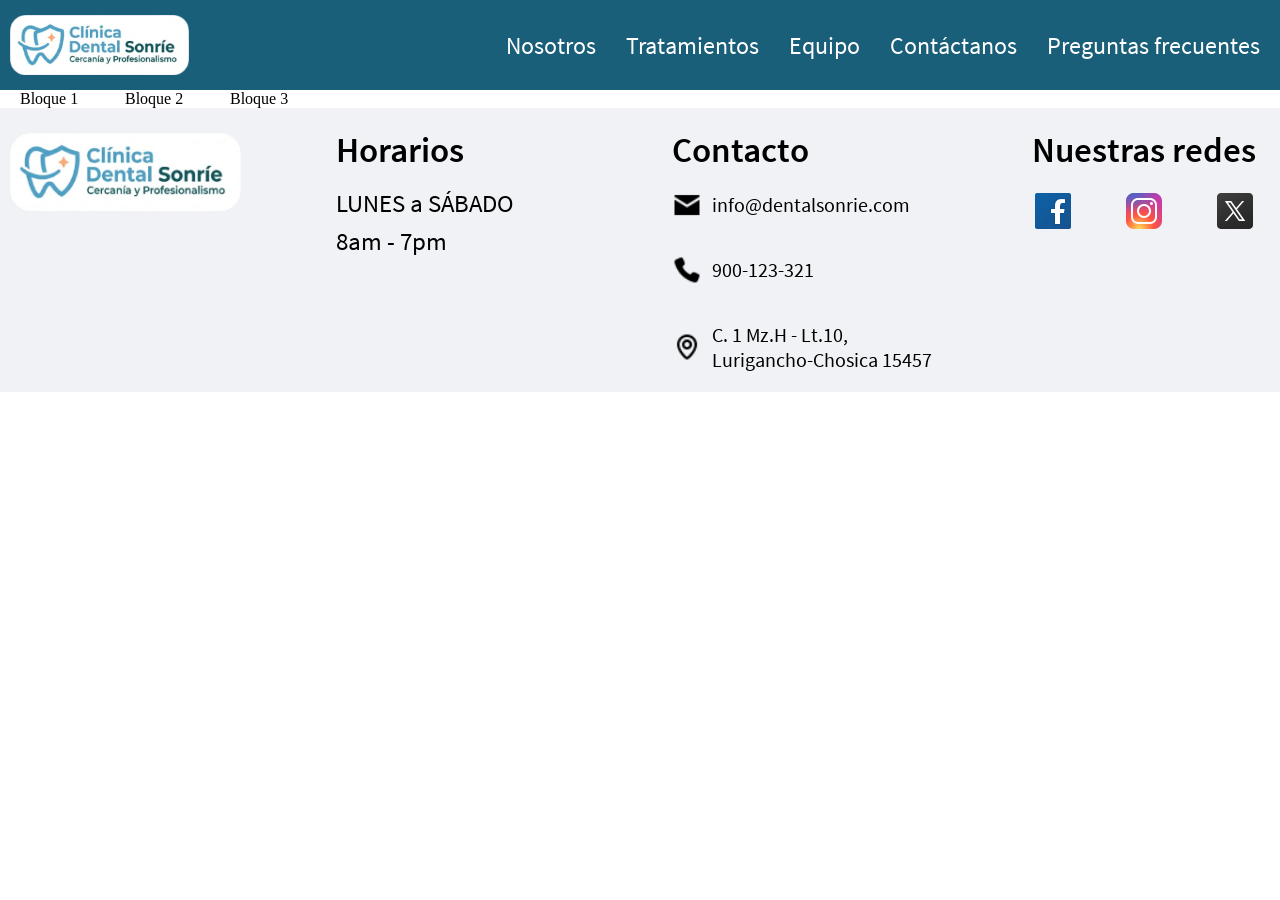
==== pag_contactanos/index.html @ 30ffa0af "Add files via upload" ====
<!DOCTYPE html>
<html lang="en">
<head>
    <meta charset="UTF-8">
    <meta name="viewport" content="width=device-width, initial-scale=1.0">
    <title>Clínica Dental Sonríe</title>
    <link rel="stylesheet" href="../css/global.css">
    <link rel="stylesheet" href="../css/contactanos.css">
</head>
<body>
    <!-- ====================================================================== -->
    <header>
        <div class="logo_header">
            <a href="../index.html"><img src="../img/inicio/logo.png" alt="logo de la clínica dental"/></a>
        </div>
        <nav>
            <ul>
                <li><a href="../pag_nosotros/index.html">Nosotros</a></li>
                <li><a href="../pag_tratamientos/index.html">Tratamientos</a></li>
                <li><a href="../pag_equipo/index.html">Equipo</a></li>
                <li><a href="../pag_contactanos/index.html">Contáctanos</a></li>
                <li><a href="../pag_preguntas_frecuentes/index.html">Preguntas frecuentes</a></li>
            </ul>
        </nav>
    </header>
    <!-- ====================================================================== -->
    <main>
        <div class="contenedor">
            
            <div class="col-4">Bloque 1</div>
            <div class="col-4">Bloque 2</div>
            <div class="col-4">Bloque 3</div>
        </div>
    </main>
    <!-- ====================================================================== -->
    <footer>
        <section class="logo_footer">
            <img src="../img/inicio/logo.png"/>
        </section>
        <section class="horarios_footer">
            <div class="titulo_footer">
                <h3>Horarios</h3>
            </div>
            <div class="item1_footer">
                <p>LUNES a SÁBADO</p>
                <P>8am - 7pm</P>
            </div>
        </section>
        <section class="contacto_footer">
            <div class="titulo_footer">
                <h3>Contacto</h3>
            </div>
            <div >
                <div class="item2_footer">
                    <img src="../img/inicio/icono_correo.png"/>
                    <p>info@dentalsonrie.com</p>
                </div>
                <div class="item2_footer">
                    <img src="../img/inicio/icono_telefono.png"/>
                    <p>900-123-321</p>
                </div>
                <div class="item2_footer">
                    <img src="../img/inicio/icono_ubicacion.png"/>   
                    <p>C. 1 Mz.H - Lt.10, Lurigancho-Chosica 15457</p>
                </div>
            </div>
        </section>
        <section class="redes_footer">
            <div class="titulo_footer">
                <h3>Nuestras redes</h3>
            </div>
            <div class="item3_footer">
                <img src="../img/inicio/icono_facebook.png"/>
                <img src="../img/inicio/icono_instagram.png"/>
                <img src="../img/inicio/icono_x.png"/>
            </div>
        </section>
    </footer>
    <!-- ====================================================================== -->
</body>
</html>
---- css/global.css ----
@font-face{
    font-family: "Oswald";
    src: url("../fonts/Oswald-VariableFont_wght.ttf") format("truetype");
    font-weight: normal;
    font-style: normal;
}
@font-face{
    font-family: "SourceSansPro";
    src: url("../fonts/SourceSansPro/SourceSansPro-Regular.ttf") format("truetype");
    font-weight: normal;
    font-style: normal;
}
@font-face{
    font-family: "SourceSansPro";
    src: url("../fonts/SourceSansPro/SourceSansPro-Semibold.ttf") format("truetype");
    font-weight: 600;
    font-style: normal;
}
@font-face{
    font-family: "SourceSansPro";
    src: url("../fonts/SourceSansPro/SourceSansPro-Bold.ttf") format("truetype");
    font-weight: bold;
    font-style: normal;
}
body{
    margin: 0;
    padding: 0;
}
header{
    height: 10vh;
    display: flex;
    justify-content: space-between;
    align-items: center;
    background-color: #1a5f7a;
    padding: 0;
}
.logo_header{
    max-height: 90%;
    max-width: 250px;
    height: auto;
    width: auto;
    margin-left: 10px;
    padding: 0;
}
.logo_header a{
    height:auto;
    max-width: 80%;
    max-width: 250px;
    display: block;
    margin: 0;
    padding: 0;
}
.logo_header img{
    max-height: 60px;
    max-width: 100%;
    height: auto;
    width: auto;
    display: block;
    margin: 0;
    padding: 0;
}
nav{
    margin-right: 20px;
}
nav ul{
    list-style: none;
    align-items: center;
    display: flex;
    gap: 30px;
    padding-left: 0;
}
nav a{
    font-family: "SourceSansPro", sans-serif;
    text-decoration: none;
    font-size: 1.5rem;
    color: white;
}
.contenedor{
    max-width: 100%;
    margin: 0 auto;
    display: grid;
    grid-template-columns:repeat(12,1fr);
    gap: 20px;
    padding: 0 20px;
}
.boton_celeste{
    display: inline-block;
    background-color: #45c8d7;
    border-radius: 20px;
    padding: 20px 30px;
    margin-left: 4%;
    margin-top: 2vh;
}
.boton_celeste a{
    font-family: "SourceSansPro", sans-serif;
    font-size: 20px;
    text-decoration: none;
    color: white;
}
footer{
    background-color: #f0f2f5;
    display: flex;
    justify-content: space-between;
    gap: 5%;
}
footer p{
    font-family: "SourceSansPro";
    font-size: 25px;
    font-weight: 400;
}
.logo_footer{
    width: 30%;
    margin-top: 25px;
}
.logo_footer img{
    max-height: 30%;
    max-width: 250px;
    height: auto;
    width: auto;
    margin-left: 10px;
    margin-top: 0;
    padding: 0;
}
.titulo_footer h3{
    font-family: "SourceSansPro";
    font-size: 35px;
    font-weight: 600;
    margin-top: 0;
    margin-bottom: 0;
}
.horarios_footer{
    width: 30%;
    margin-top: 20px;
}
.horarios_footer p{
    line-height: 0.5;
}
.contacto_footer{
    width: 30%;
    margin-top: 20px;
}
.item2_footer{
    display: flex;
    gap: 10px;
    align-items: center;
}
.item2_footer img{
    height: 30px;
    width: auto;
}
.item2_footer p{
    font-size: 20px;
}
.redes_footer{
    width: 30%;
    margin-top: 20px;
}
.redes_footer .titulo_footer{
    text-align: center;
}
.item3_footer{
    display: flex;
    justify-content: space-around;
}
.item3_footer img{
    margin-top: 15px;
}
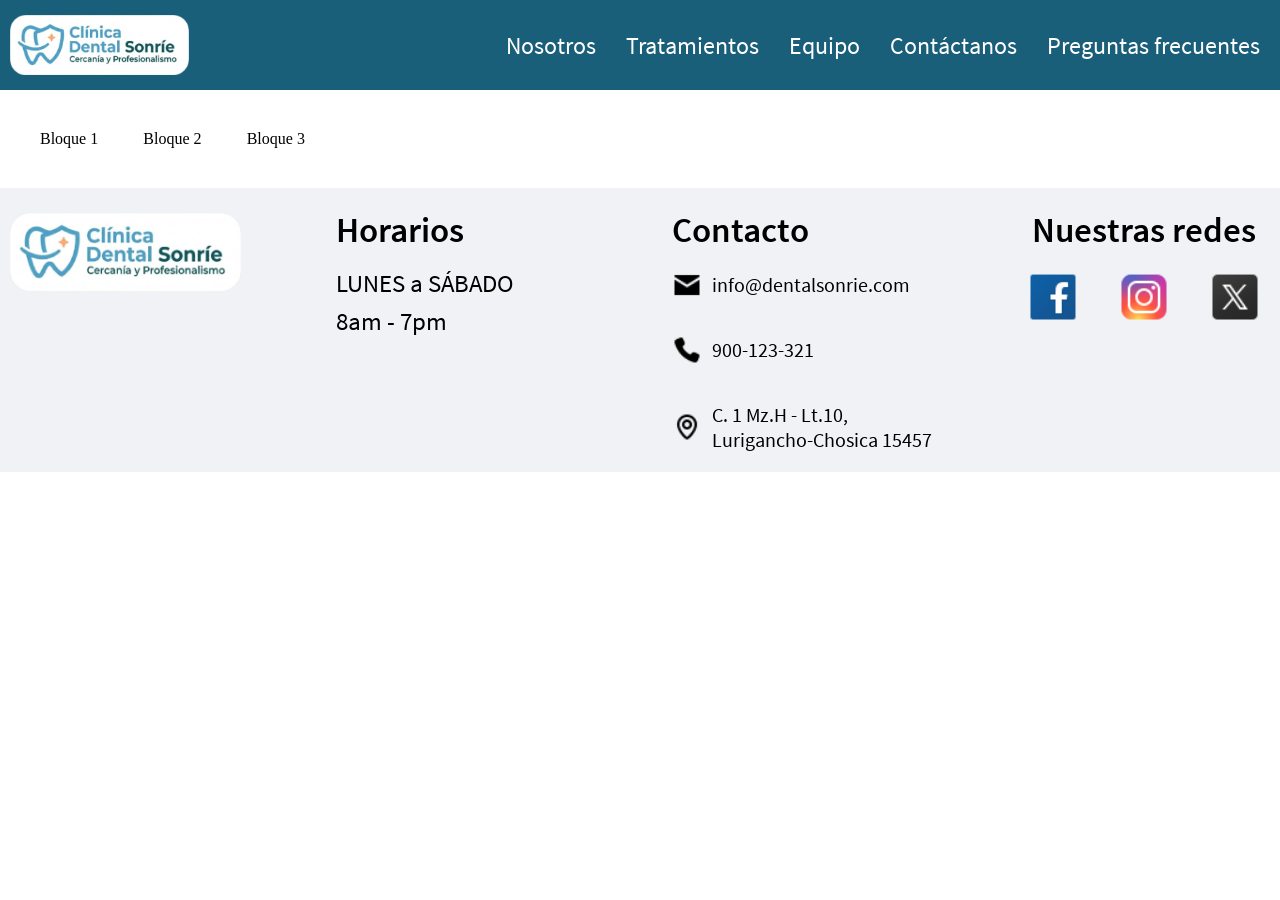
==== commit 1b606316: "Página de inicio completa" ====
--- a/pag_contactanos/index.html
+++ b/pag_contactanos/index.html
@@ -1,81 +1,81 @@
-<!DOCTYPE html>
-<html lang="en">
-<head>
-    <meta charset="UTF-8">
-    <meta name="viewport" content="width=device-width, initial-scale=1.0">
-    <title>Clínica Dental Sonríe</title>
-    <link rel="stylesheet" href="../css/global.css">
-    <link rel="stylesheet" href="../css/contactanos.css">
-</head>
-<body>
-    <!-- ====================================================================== -->
-    <header>
-        <div class="logo_header">
-            <a href="../index.html"><img src="../img/inicio/logo.png" alt="logo de la clínica dental"/></a>
-        </div>
-        <nav>
-            <ul>
-                <li><a href="../pag_nosotros/index.html">Nosotros</a></li>
-                <li><a href="../pag_tratamientos/index.html">Tratamientos</a></li>
-                <li><a href="../pag_equipo/index.html">Equipo</a></li>
-                <li><a href="../pag_contactanos/index.html">Contáctanos</a></li>
-                <li><a href="../pag_preguntas_frecuentes/index.html">Preguntas frecuentes</a></li>
-            </ul>
-        </nav>
-    </header>
-    <!-- ====================================================================== -->
-    <main>
-        <div class="contenedor">
-            
-            <div class="col-4">Bloque 1</div>
-            <div class="col-4">Bloque 2</div>
-            <div class="col-4">Bloque 3</div>
-        </div>
-    </main>
-    <!-- ====================================================================== -->
-    <footer>
-        <section class="logo_footer">
-            <img src="../img/inicio/logo.png"/>
-        </section>
-        <section class="horarios_footer">
-            <div class="titulo_footer">
-                <h3>Horarios</h3>
-            </div>
-            <div class="item1_footer">
-                <p>LUNES a SÁBADO</p>
-                <P>8am - 7pm</P>
-            </div>
-        </section>
-        <section class="contacto_footer">
-            <div class="titulo_footer">
-                <h3>Contacto</h3>
-            </div>
-            <div >
-                <div class="item2_footer">
-                    <img src="../img/inicio/icono_correo.png"/>
-                    <p>info@dentalsonrie.com</p>
-                </div>
-                <div class="item2_footer">
-                    <img src="../img/inicio/icono_telefono.png"/>
-                    <p>900-123-321</p>
-                </div>
-                <div class="item2_footer">
-                    <img src="../img/inicio/icono_ubicacion.png"/>   
-                    <p>C. 1 Mz.H - Lt.10, Lurigancho-Chosica 15457</p>
-                </div>
-            </div>
-        </section>
-        <section class="redes_footer">
-            <div class="titulo_footer">
-                <h3>Nuestras redes</h3>
-            </div>
-            <div class="item3_footer">
-                <img src="../img/inicio/icono_facebook.png"/>
-                <img src="../img/inicio/icono_instagram.png"/>
-                <img src="../img/inicio/icono_x.png"/>
-            </div>
-        </section>
-    </footer>
-    <!-- ====================================================================== -->
-</body>
+<!DOCTYPE html>
+<html lang="en">
+<head>
+    <meta charset="UTF-8">
+    <meta name="viewport" content="width=device-width, initial-scale=1.0">
+    <title>Clínica Dental Sonríe</title>
+    <link rel="stylesheet" href="../css/global.css">
+    <link rel="stylesheet" href="../css/contactanos.css">
+</head>
+<body>
+    <!-- ====================================================================== -->
+    <header>
+        <div class="logo_header">
+            <a href="../index.html"><img src="../img/inicio/logo.png" alt="logo de la clínica dental"/></a>
+        </div>
+        <nav>
+            <ul>
+                <li><a href="../pag_nosotros/index.html">Nosotros</a></li>
+                <li><a href="../pag_tratamientos/index.html">Tratamientos</a></li>
+                <li><a href="../pag_equipo/index.html">Equipo</a></li>
+                <li><a href="../pag_contactanos/index.html">Contáctanos</a></li>
+                <li><a href="../pag_preguntas_frecuentes/index.html">Preguntas frecuentes</a></li>
+            </ul>
+        </nav>
+    </header>
+    <!-- ====================================================================== -->
+    <main>
+        <div class="contenedor">
+            
+            <div class="col-4">Bloque 1</div>
+            <div class="col-4">Bloque 2</div>
+            <div class="col-4">Bloque 3</div>
+        </div>
+    </main>
+    <!-- ====================================================================== -->
+    <footer>
+        <section class="logo_footer">
+            <img src="../img/inicio/logo.png"/>
+        </section>
+        <section class="horarios_footer">
+            <div class="titulo_footer">
+                <h3>Horarios</h3>
+            </div>
+            <div class="item1_footer">
+                <p>LUNES a SÁBADO</p>
+                <P>8am - 7pm</P>
+            </div>
+        </section>
+        <section class="contacto_footer">
+            <div class="titulo_footer">
+                <h3>Contacto</h3>
+            </div>
+            <div >
+                <div class="item2_footer">
+                    <img src="../img/inicio/icono_correo.png"/>
+                    <p>info@dentalsonrie.com</p>
+                </div>
+                <div class="item2_footer">
+                    <img src="../img/inicio/icono_telefono.png"/>
+                    <p>900-123-321</p>
+                </div>
+                <div class="item2_footer">
+                    <img src="../img/inicio/icono_ubicacion.png"/>   
+                    <p>C. 1 Mz.H - Lt.10, Lurigancho-Chosica 15457</p>
+                </div>
+            </div>
+        </section>
+        <section class="redes_footer">
+            <div class="titulo_footer">
+                <h3>Nuestras redes</h3>
+            </div>
+            <div class="item3_footer">
+                <img src="../img/inicio/icono_facebook.png"/>
+                <img src="../img/inicio/icono_instagram.png"/>
+                <img src="../img/inicio/icono_x.png"/>
+            </div>
+        </section>
+    </footer>
+    <!-- ====================================================================== -->
+</body>
 </html>
--- a/css/global.css
+++ b/css/global.css
@@ -1,168 +1,170 @@
-@font-face{
-    font-family: "Oswald";
-    src: url("../fonts/Oswald-VariableFont_wght.ttf") format("truetype");
-    font-weight: normal;
-    font-style: normal;
-}
-@font-face{
-    font-family: "SourceSansPro";
-    src: url("../fonts/SourceSansPro/SourceSansPro-Regular.ttf") format("truetype");
-    font-weight: normal;
-    font-style: normal;
-}
-@font-face{
-    font-family: "SourceSansPro";
-    src: url("../fonts/SourceSansPro/SourceSansPro-Semibold.ttf") format("truetype");
-    font-weight: 600;
-    font-style: normal;
-}
-@font-face{
-    font-family: "SourceSansPro";
-    src: url("../fonts/SourceSansPro/SourceSansPro-Bold.ttf") format("truetype");
-    font-weight: bold;
-    font-style: normal;
-}
-body{
-    margin: 0;
-    padding: 0;
-}
-header{
-    height: 10vh;
-    display: flex;
-    justify-content: space-between;
-    align-items: center;
-    background-color: #1a5f7a;
-    padding: 0;
-}
-.logo_header{
-    max-height: 90%;
-    max-width: 250px;
-    height: auto;
-    width: auto;
-    margin-left: 10px;
-    padding: 0;
-}
-.logo_header a{
-    height:auto;
-    max-width: 80%;
-    max-width: 250px;
-    display: block;
-    margin: 0;
-    padding: 0;
-}
-.logo_header img{
-    max-height: 60px;
-    max-width: 100%;
-    height: auto;
-    width: auto;
-    display: block;
-    margin: 0;
-    padding: 0;
-}
-nav{
-    margin-right: 20px;
-}
-nav ul{
-    list-style: none;
-    align-items: center;
-    display: flex;
-    gap: 30px;
-    padding-left: 0;
-}
-nav a{
-    font-family: "SourceSansPro", sans-serif;
-    text-decoration: none;
-    font-size: 1.5rem;
-    color: white;
-}
-.contenedor{
-    max-width: 100%;
-    margin: 0 auto;
-    display: grid;
-    grid-template-columns:repeat(12,1fr);
-    gap: 20px;
-    padding: 0 20px;
-}
-.boton_celeste{
-    display: inline-block;
-    background-color: #45c8d7;
-    border-radius: 20px;
-    padding: 20px 30px;
-    margin-left: 4%;
-    margin-top: 2vh;
-}
-.boton_celeste a{
-    font-family: "SourceSansPro", sans-serif;
-    font-size: 20px;
-    text-decoration: none;
-    color: white;
-}
-footer{
-    background-color: #f0f2f5;
-    display: flex;
-    justify-content: space-between;
-    gap: 5%;
-}
-footer p{
-    font-family: "SourceSansPro";
-    font-size: 25px;
-    font-weight: 400;
-}
-.logo_footer{
-    width: 30%;
-    margin-top: 25px;
-}
-.logo_footer img{
-    max-height: 30%;
-    max-width: 250px;
-    height: auto;
-    width: auto;
-    margin-left: 10px;
-    margin-top: 0;
-    padding: 0;
-}
-.titulo_footer h3{
-    font-family: "SourceSansPro";
-    font-size: 35px;
-    font-weight: 600;
-    margin-top: 0;
-    margin-bottom: 0;
-}
-.horarios_footer{
-    width: 30%;
-    margin-top: 20px;
-}
-.horarios_footer p{
-    line-height: 0.5;
-}
-.contacto_footer{
-    width: 30%;
-    margin-top: 20px;
-}
-.item2_footer{
-    display: flex;
-    gap: 10px;
-    align-items: center;
-}
-.item2_footer img{
-    height: 30px;
-    width: auto;
-}
-.item2_footer p{
-    font-size: 20px;
-}
-.redes_footer{
-    width: 30%;
-    margin-top: 20px;
-}
-.redes_footer .titulo_footer{
-    text-align: center;
-}
-.item3_footer{
-    display: flex;
-    justify-content: space-around;
-}
-.item3_footer img{
-    margin-top: 15px;
-}
-
+@font-face{
+    font-family: "Oswald";
+    src: url("../fonts/Oswald-VariableFont_wght.ttf") format("truetype");
+    font-weight: normal;
+    font-style: normal;
+}
+@font-face{
+    font-family: "SourceSansPro";
+    src: url("../fonts/SourceSansPro/SourceSansPro-Regular.ttf") format("truetype");
+    font-weight: normal;
+    font-style: normal;
+}
+@font-face{
+    font-family: "SourceSansPro";
+    src: url("../fonts/SourceSansPro/SourceSansPro-Semibold.ttf") format("truetype");
+    font-weight: 600;
+    font-style: normal;
+}
+@font-face{
+    font-family: "SourceSansPro";
+    src: url("../fonts/SourceSansPro/SourceSansPro-Bold.ttf") format("truetype");
+    font-weight: bold;
+    font-style: normal;
+}
+body{
+    margin: 0;
+    padding: 0;
+    width: 100%;
+}
+header{
+    height: 10vh;
+    display: flex;
+    justify-content: space-between;
+    align-items: center;
+    background-color: #1a5f7a;
+    padding: 0;
+}
+.logo_header{
+    max-height: 90%;
+    max-width: 250px;
+    height: auto;
+    width: auto;
+    margin-left: 10px;
+    padding: 0;
+}
+.logo_header a{
+    height:auto;
+    max-width: 80%;
+    max-width: 250px;
+    display: block;
+    margin: 0;
+    padding: 0;
+}
+.logo_header img{
+    max-height: 60px;
+    max-width: 100%;
+    height: auto;
+    width: auto;
+    display: block;
+    margin: 0;
+    padding: 0;
+}
+nav{
+    margin-right: 20px;
+}
+nav ul{
+    list-style: none;
+    align-items: center;
+    display: flex;
+    gap: 30px;
+    padding-left: 0;
+}
+nav a{
+    font-family: "SourceSansPro", sans-serif;
+    text-decoration: none;
+    font-size: 1.5rem;
+    color: white;
+}
+.contenedor{
+    max-width: 1200px;
+    width: 100%;
+    margin: 0 auto;
+    display: grid;
+    grid-template-columns:repeat(12,1fr);
+    gap: 40px;
+    margin-top: 40px;
+    margin-bottom: 40px;
+}
+.boton_celeste{
+    display: inline-block;
+    background-color: #45c8d7;
+    border-radius: 20px;
+    padding: 20px 30px;
+}
+.boton_celeste a{
+    font-family: "SourceSansPro", sans-serif;
+    font-size: 20px;
+    text-decoration: none;
+    color: white;
+}
+footer{
+    background-color: #f0f2f5;
+    display: flex;
+    justify-content: space-between;
+    gap: 5%;
+}
+footer p{
+    font-family: "SourceSansPro";
+    font-size: 25px;
+    font-weight: 400;
+}
+.logo_footer{
+    width: 30%;
+    margin-top: 25px;
+}
+.logo_footer img{
+    max-height: 30%;
+    max-width: 250px;
+    height: auto;
+    width: auto;
+    margin-left: 10px;
+    margin-top: 0;
+    padding: 0;
+}
+.titulo_footer h3{
+    font-family: "SourceSansPro";
+    font-size: 35px;
+    font-weight: 600;
+    margin-top: 0;
+    margin-bottom: 0;
+}
+.horarios_footer{
+    width: 30%;
+    margin-top: 20px;
+}
+.horarios_footer p{
+    line-height: 0.5;
+}
+.contacto_footer{
+    width: 30%;
+    margin-top: 20px;
+}
+.item2_footer{
+    display: flex;
+    gap: 10px;
+    align-items: center;
+}
+.item2_footer img{
+    height: 30px;
+    width: auto;
+}
+.item2_footer p{
+    font-size: 20px;
+}
+.redes_footer{
+    width: 30%;
+    margin-top: 20px;
+}
+.redes_footer .titulo_footer{
+    text-align: center;
+}
+.item3_footer{
+    display: flex;
+    justify-content: space-around;
+}
+.item3_footer img{
+    margin-top: 15px;
+    width: 60px;
+}
+
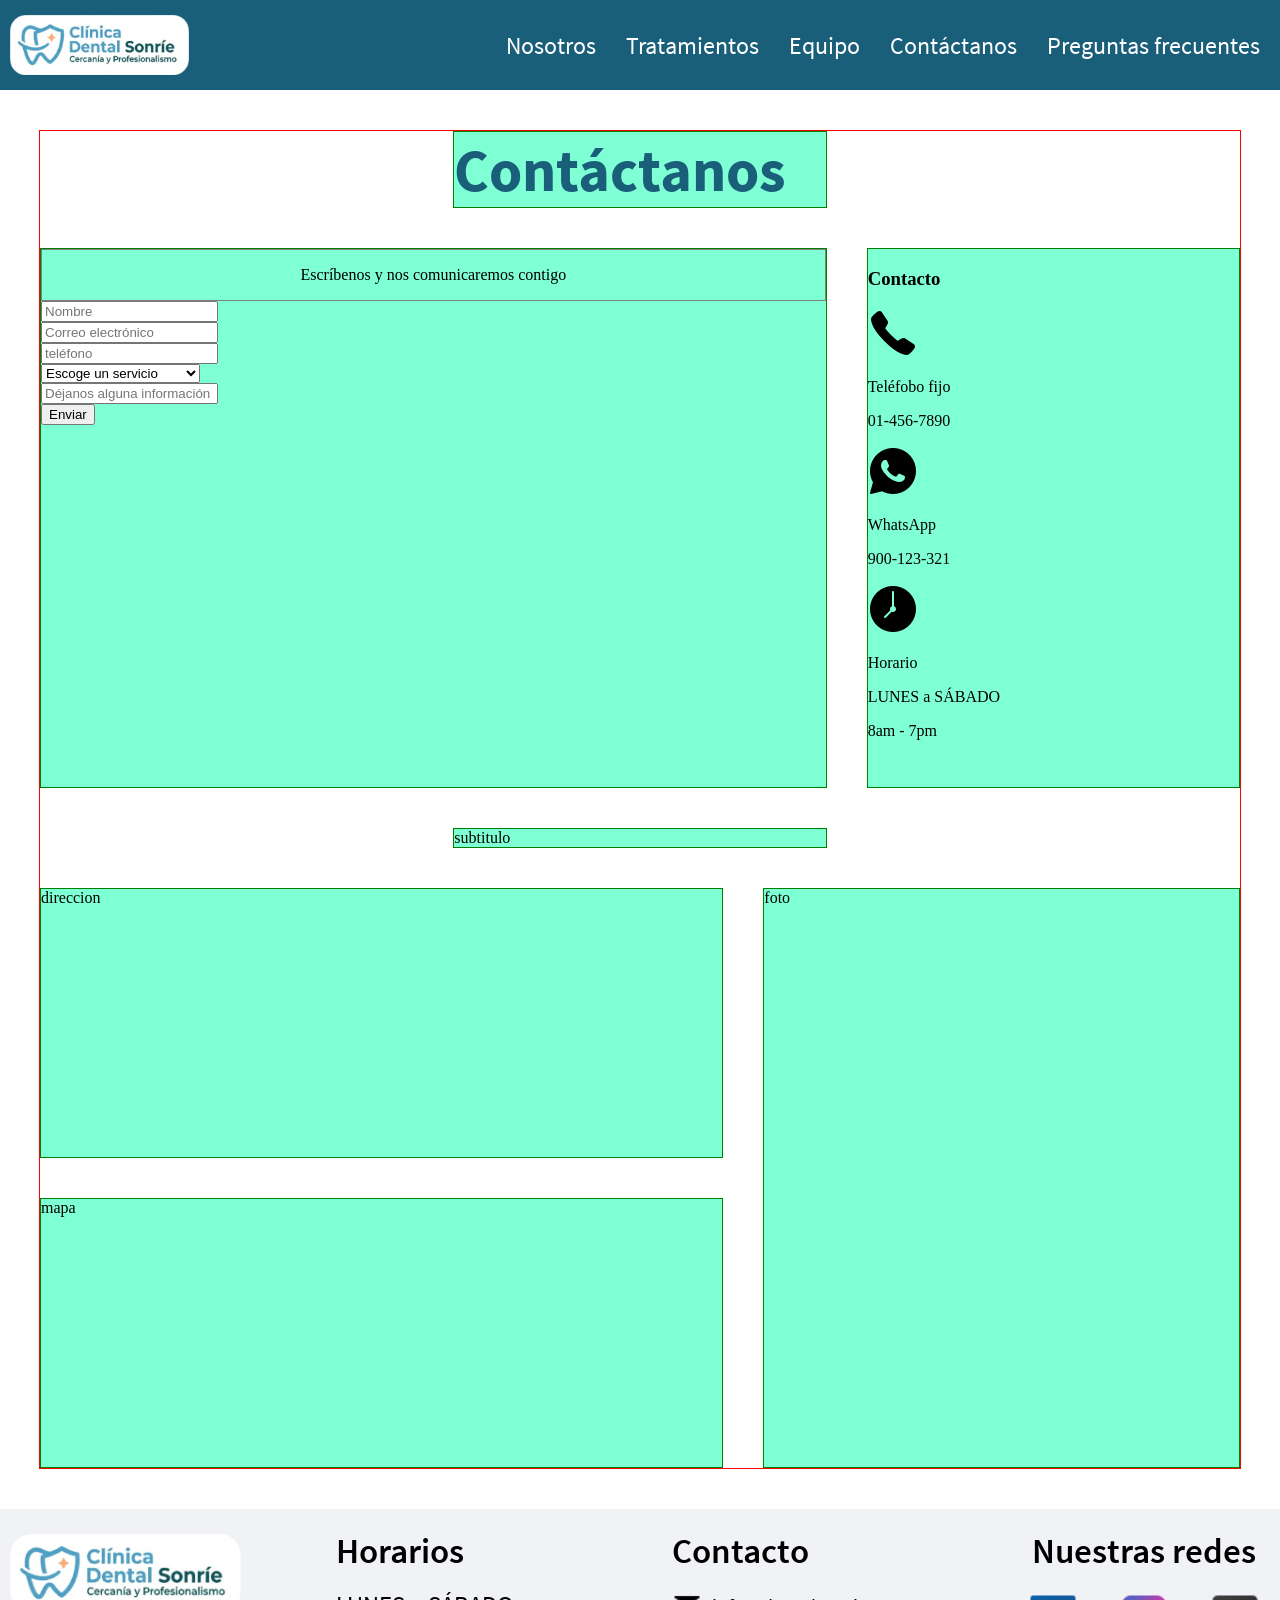
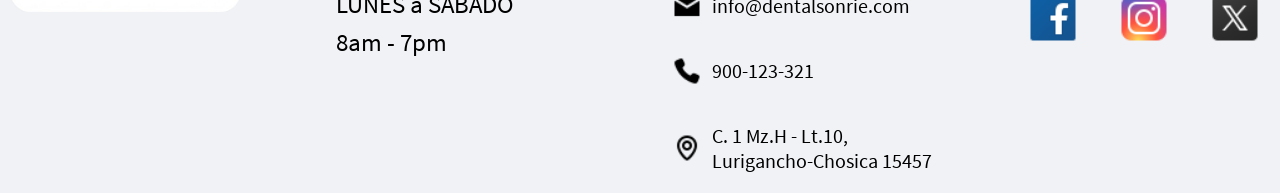
==== commit efbd2f63: "Avance pag. contactanos" ====
--- a/pag_contactanos/index.html
+++ b/pag_contactanos/index.html
@@ -26,10 +26,64 @@
     <!-- ====================================================================== -->
     <main>
         <div class="contenedor">
-            
-            <div class="col-4">Bloque 1</div>
-            <div class="col-4">Bloque 2</div>
-            <div class="col-4">Bloque 3</div>
+            <section class="bloque1">
+                <h1>Contáctanos</h1>
+            </section>
+            <section class="bloque2">
+                <div class="letras_bloque2">
+                    <p>Escríbenos y nos comunicaremos contigo</p>
+                </div>
+                <div class="nombre_bloque2">
+                    <input type="text" id="nombre" placeholder="Nombre">
+                </div>
+                <div class="correo_bloque2">
+                    <input type="email" id="correo" placeholder="Correo electrónico">
+                </div>
+                <div class="telefono_bloque2">
+                     <input type="text" id="telefono" placeholder="teléfono">
+                </div>
+                <div class="tratamiento_bloque2">
+                    <select name="servicios" id="servicios">
+                        <option value="" disabled selected>Escoge un servicio</option>
+                        <option value="Blanqueamiento">Blanqueamiento dental</option>
+                        <option value="Limpieza">Limpieza dental</option>
+                        <option value="Curaciones">Curaciones estéticas</option>
+                        <option value="Endodoncia">Endodoncia</option>
+                        <option value="Protesis">Coronas y prótesis</option>
+                        <option value="Extracciones">Extracciones</option>
+                        <option value="Consulta">Otra consulta</option>
+                    </select>
+                </div>
+                <div class="adicional_bloque2">
+                    <input type="text" id="mensaje" placeholder="Déjanos alguna información adicional">
+                </div>
+                <div class="boton_enviar">
+                    <button>Enviar</button>
+                </div>
+            </section>
+            <section class="bloque3">
+                <h3>Contacto</h3>
+                <div class="contacto1">
+                    <img src="../img/contactanos/icono1.png"/>
+                    <p>Teléfobo fijo</p>
+                    <p>01-456-7890</p>
+                </div>
+                <div class="contacto2">
+                    <img src="../img/contactanos/icono2.png"/>
+                    <p>WhatsApp</p>
+                    <p>900-123-321</p>
+                </div>
+                <div class="contacto3">
+                    <img src="../img/contactanos/icono3.png"/>
+                    <p>Horario</p>
+                    <p>LUNES a SÁBADO</p>
+                    <P>8am - 7pm</P>
+                </div>
+            </section>
+            <section class="bloque4">subtitulo</section>
+            <section class="bloque5">direccion</section>
+            <section class="bloque6">mapa</section>
+            <section class="bloque7">foto</section>
         </div>
     </main>
     <!-- ====================================================================== -->
--- a/css/contactanos.css
+++ b/css/contactanos.css
@@ -0,0 +1,41 @@
+.contenedor{
+    grid-template-rows: auto 60vh auto 30vh 30vh;
+    height: auto;
+    border: 1px solid red;
+}
+.contenedor section{
+    background-color: aquamarine;
+    border: 1px solid green;
+}
+.bloque1{
+    grid-area: 1/5/2/9;
+}
+.bloque1 h1{
+    font-family: "SourceSansPro";
+    font-size: 60px;
+    font-weight: 700;
+    color: #1a5f7a;
+    margin: 0;
+}
+.bloque2{
+    grid-area: 2/1/3/9;
+}
+.letras_bloque2{
+    text-align: center;
+    border: 1px solid gray;
+}
+.bloque3{
+    grid-area: 2/9/3/13;
+}
+.bloque4{
+    grid-area: 3/5/4/9
+}
+.bloque5{
+    grid-area: 4/1/5/8;
+}
+.bloque6{
+    grid-area: 5/1/6/8;
+}
+.bloque7{
+    grid-area: 4/8/6/13;
+}
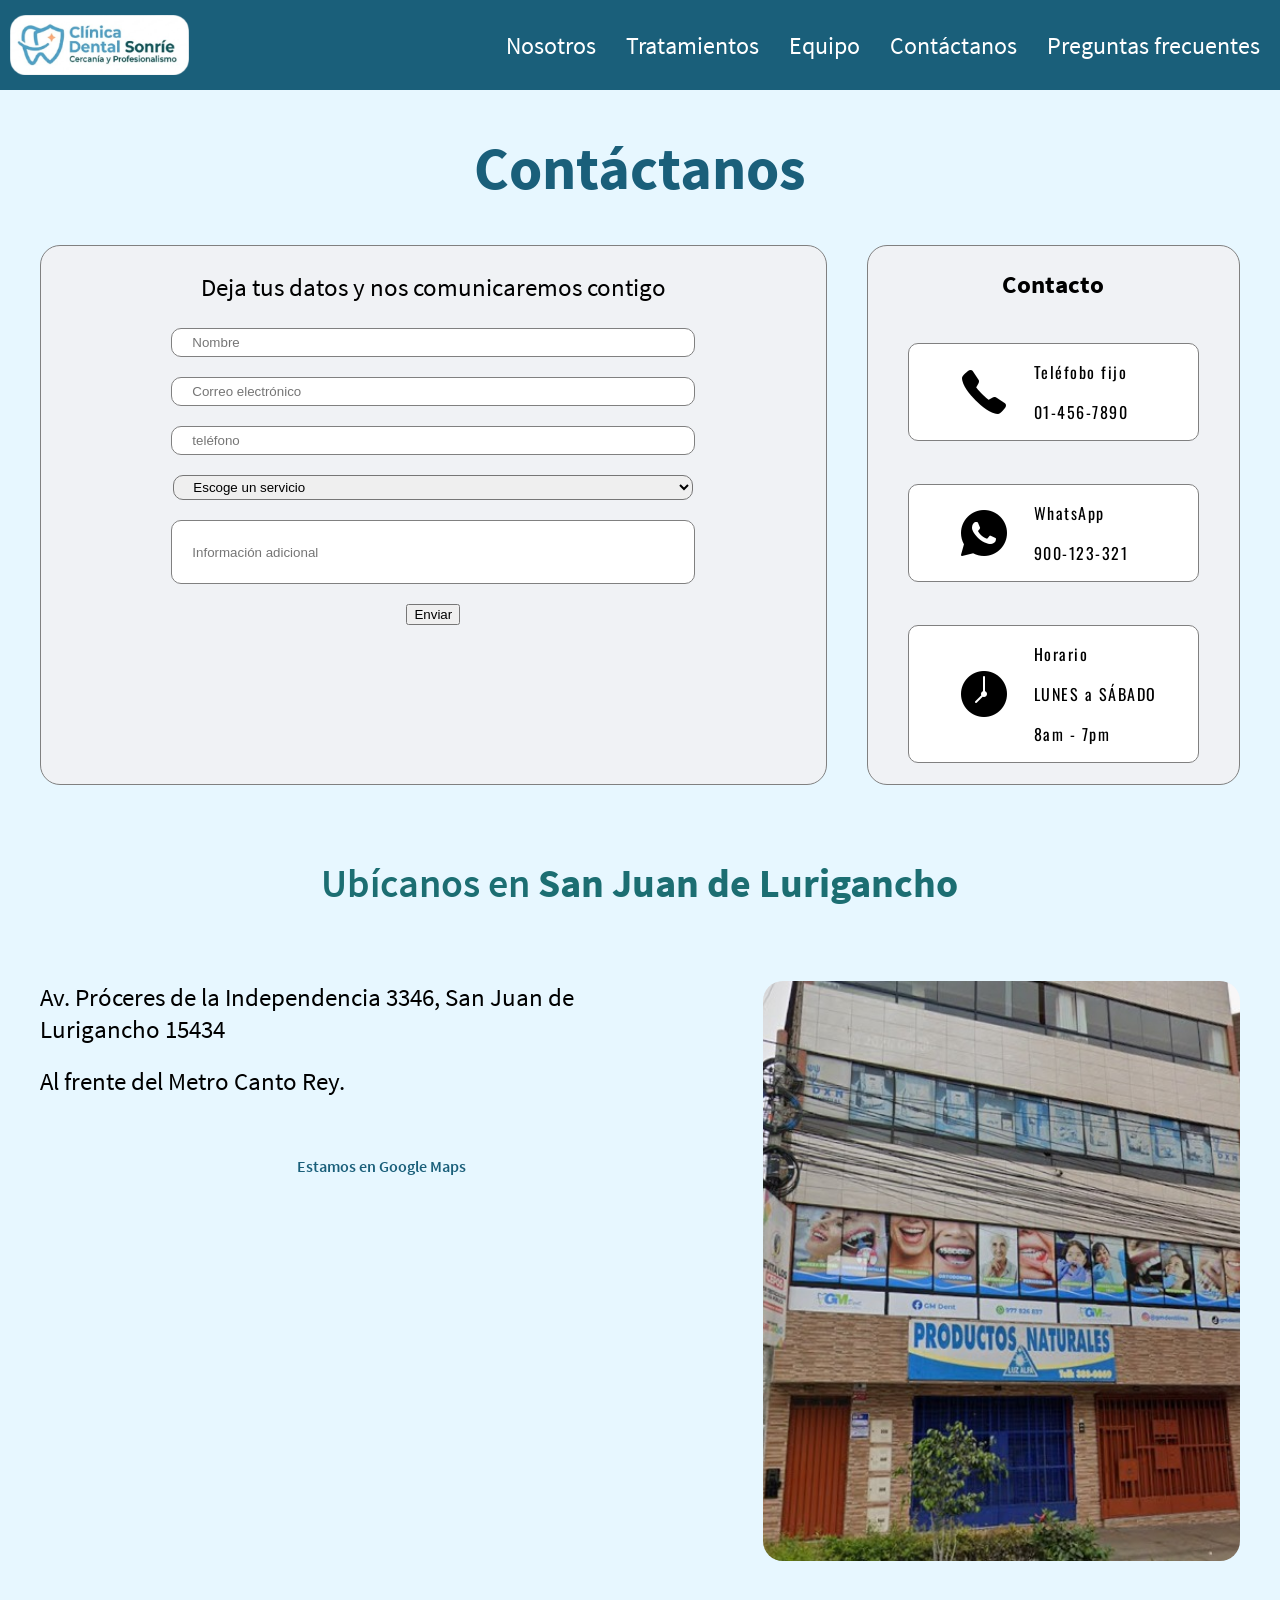
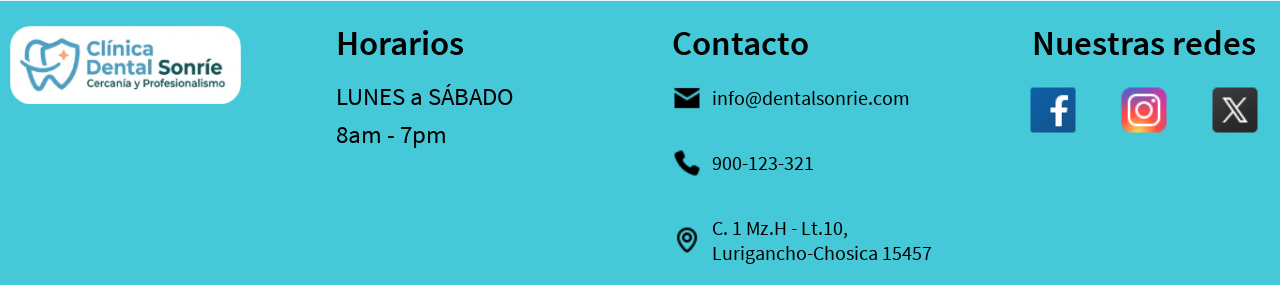
==== commit 6b413d33: "Pag. contáctanos y preguntas terminado" ====
--- a/pag_contactanos/index.html
+++ b/pag_contactanos/index.html
@@ -30,32 +30,34 @@
                 <h1>Contáctanos</h1>
             </section>
             <section class="bloque2">
-                <div class="letras_bloque2">
-                    <p>Escríbenos y nos comunicaremos contigo</p>
+                 <div class="letras_bloque2">
+                    <p>Deja tus datos y nos comunicaremos contigo</p>
                 </div>
-                <div class="nombre_bloque2">
-                    <input type="text" id="nombre" placeholder="Nombre">
-                </div>
-                <div class="correo_bloque2">
-                    <input type="email" id="correo" placeholder="Correo electrónico">
-                </div>
-                <div class="telefono_bloque2">
-                     <input type="text" id="telefono" placeholder="teléfono">
-                </div>
-                <div class="tratamiento_bloque2">
-                    <select name="servicios" id="servicios">
-                        <option value="" disabled selected>Escoge un servicio</option>
-                        <option value="Blanqueamiento">Blanqueamiento dental</option>
-                        <option value="Limpieza">Limpieza dental</option>
-                        <option value="Curaciones">Curaciones estéticas</option>
-                        <option value="Endodoncia">Endodoncia</option>
-                        <option value="Protesis">Coronas y prótesis</option>
-                        <option value="Extracciones">Extracciones</option>
-                        <option value="Consulta">Otra consulta</option>
-                    </select>
-                </div>
-                <div class="adicional_bloque2">
-                    <input type="text" id="mensaje" placeholder="Déjanos alguna información adicional">
+                <div class="datos_bloque">
+                    <div class="nombre_bloque2">
+                        <input type="text" id="nombre" placeholder="Nombre">
+                    </div>
+                    <div class="correo_bloque2">
+                        <input type="email" id="correo" placeholder="Correo electrónico">
+                    </div>
+                    <div class="telefono_bloque2">
+                        <input type="text" id="telefono" placeholder="teléfono">
+                    </div>
+                    <div class="tratamientos_bloque2">
+                        <select name="servicios" id="servicios">
+                            <option value="" disabled selected>Escoge un servicio</option>
+                            <option value="Blanqueamiento">Blanqueamiento dental</option>
+                            <option value="Limpieza">Limpieza dental</option>
+                            <option value="Curaciones">Curaciones estéticas</option>
+                            <option value="Endodoncia">Endodoncia</option>
+                            <option value="Protesis">Coronas y prótesis</option>
+                            <option value="Extracciones">Extracciones</option>
+                            <option value="Consulta">Otra consulta</option>
+                        </select>
+                    </div>
+                    <div class="adicional_bloque2">
+                        <input class="mensaje_adicional" type="text" id="mensaje" placeholder="Información adicional">
+                    </div>
                 </div>
                 <div class="boton_enviar">
                     <button>Enviar</button>
@@ -64,26 +66,48 @@
             <section class="bloque3">
                 <h3>Contacto</h3>
                 <div class="contacto1">
-                    <img src="../img/contactanos/icono1.png"/>
-                    <p>Teléfobo fijo</p>
-                    <p>01-456-7890</p>
+                    <div class="icono_contacto">
+                        <img src="../img/contactanos/icono1.png"/>
+                    </div>
+                    <div class="texto_contacto">
+                        <p>Teléfobo fijo</p>
+                        <p>01-456-7890</p>
+                    </div>
                 </div>
                 <div class="contacto2">
-                    <img src="../img/contactanos/icono2.png"/>
-                    <p>WhatsApp</p>
-                    <p>900-123-321</p>
+                    <div class="icono_contacto">
+                        <img src="../img/contactanos/icono2.png"/>
+                    </div>
+                    <div class="texto_contacto">
+                        <p>WhatsApp</p>
+                        <p>900-123-321</p>
+                    </div>
                 </div>
                 <div class="contacto3">
-                    <img src="../img/contactanos/icono3.png"/>
-                    <p>Horario</p>
-                    <p>LUNES a SÁBADO</p>
-                    <P>8am - 7pm</P>
+                    <div class="icono_contacto">
+                        <img src="../img/contactanos/icono3.png"/>
+                    </div>
+                    <div class="texto_contacto">
+                        <p>Horario</p>
+                        <p>LUNES a SÁBADO</p>
+                        <P>8am - 7pm</P>
+                    </div>
                 </div>
             </section>
-            <section class="bloque4">subtitulo</section>
-            <section class="bloque5">direccion</section>
-            <section class="bloque6">mapa</section>
-            <section class="bloque7">foto</section>
+            <section class="bloque4">
+                <h2>Ubícanos en <span>San Juan de Lurigancho</span></h2>
+            </section>
+            <section class="bloque5">
+                <p>Av. Próceres de la Independencia 3346, San Juan de Lurigancho 15434</p>
+                <p>Al frente del Metro Canto Rey.</p>
+            </section>
+            <section class="bloque6">
+                <p>Estamos en Google Maps</p>
+                <iframe src="https://www.google.com/maps/embed?pb=!1m18!1m12!1m3!1d975.7447772918895!2d-77.00243320080261!3d-11.975947299999993!2m3!1f0!2f0!3f0!3m2!1i1024!2i768!4f13.1!3m3!1m2!1s0x9105c5425acc33ed%3A0xa07aaf44c9d487b1!2sGM%20Dent%20Sede%20San%20Juan%20de%20Lurigancho!5e0!3m2!1ses-419!2spe!4v1781799864557!5m2!1ses-419!2spe" width="600" height="450" style="border:0;" allowfullscreen="" loading="lazy" referrerpolicy="no-referrer-when-downgrade"></iframe>
+            </section>
+            <section class="bloque7">
+                <img src="../img/contactanos/imagen_clinica.jpg.jpeg"/>
+            </section>
         </div>
     </main>
     <!-- ====================================================================== -->
--- a/css/global.css
+++ b/css/global.css
@@ -99,7 +99,7 @@
     color: white;
 }
 footer{
-    background-color: #f0f2f5;
+    background-color: #45c8d7;
     display: flex;
     justify-content: space-between;
     gap: 5%;
--- a/css/contactanos.css
+++ b/css/contactanos.css
@@ -1,11 +1,12 @@
+body{
+    background-color: #e7f7ff;
+}
 .contenedor{
-    grid-template-rows: auto 60vh auto 30vh 30vh;
+    grid-template-rows: auto 60vh auto 15vh 45vh;
     height: auto;
-    border: 1px solid red;
 }
 .contenedor section{
-    background-color: aquamarine;
-    border: 1px solid green;
+    box-sizing: border-box;
 }
 .bloque1{
     grid-area: 1/5/2/9;
@@ -15,27 +16,140 @@
     font-size: 60px;
     font-weight: 700;
     color: #1a5f7a;
+    text-align: center;
     margin: 0;
 }
 .bloque2{
     grid-area: 2/1/3/9;
+    background-color: #f0f2f5;
+    border: 1px solid gray;
+    border-radius: 20px;
+}
+.datos_bloque{
+    display: flex;
+    flex-direction: column;
+    justify-content: space-between;
+    text-align: center;
+    gap: 20px;
 }
 .letras_bloque2{
     text-align: center;
+}
+.letras_bloque2 p{
+    font-family: "SourceSansPro";
+    font-size: 25px;
+}
+input{
+    height: 25px;
+    width: 500px;
     border: 1px solid gray;
+    border-radius: 10px;
+    padding-left: 20px;
+}
+.mensaje_adicional{
+    height: 60px;
+}
+select{
+    height: 25px;
+    width: 520px;
+    border-radius: 10px;
+    padding-left: 15px;
+}
+.boton_enviar{
+    text-align: center;
+    margin-top: 20px;
 }
 .bloque3{
     grid-area: 2/9/3/13;
+    display: flex;
+    flex-direction: column;
+    justify-content: space-around;
+    background-color: #f0f2f5;
+    border: 1px solid gray;
+    border-radius: 20px;
+    padding-left: 40px;
+    padding-right: 40px;
+}
+.bloque3 h3{
+    text-align: center;
+    font-family: "SourceSansPro";
+    font-size: 25px;
+    margin: 0;
+}
+.contacto1{
+    display: flex;
+    background-color: white;
+    border: 1px solid gray;
+    border-radius: 10px;
+    padding-left: 50px;
+}
+.contacto2{
+    display: flex;
+    background-color: white;
+    border: 1px solid gray;
+    border-radius: 10px;
+    padding-left: 50px;
+}
+.contacto3{
+    display: flex;
+    background-color: white;
+    border: 1px solid gray;
+    border-radius: 10px;
+    padding-left: 50px;
+}
+.icono_contacto{
+    display: flex;
+    align-items: center;
+    margin-right: 25px;
+}
+.texto_contacto p{
+    font-family: "Oswald";
+    letter-spacing: 1.5px;
 }
 .bloque4{
-    grid-area: 3/5/4/9
+    grid-area: 3/3/4/11;
+}
+.bloque4 h2{
+    text-align: center;
+    font-family: "SourceSansPro";
+    font-size: 40px;
+    font-weight: 600;
+    color: #1c6e72;
+}
+.bloque4 span{
+    font-weight: 700;
 }
 .bloque5{
     grid-area: 4/1/5/8;
+    padding-right: 75px;
+}
+.bloque5 p{
+    font-family: "SourceSansPro";
+    font-size: 25px;
+    margin: 0 0 20px 0;
 }
 .bloque6{
     grid-area: 5/1/6/8;
 }
+.bloque6 p{
+    text-align: center;
+    font-family: "SourceSansPro";
+    font-weight: 600;
+    color: #1a5f7a;
+    height: 10%;
+    margin: 0;
+}
+.bloque6 iframe{
+    width: 100%;
+    height: 90%;
+}
 .bloque7{
     grid-area: 4/8/6/13;
+}
+.bloque7 img{
+    height: 100%;
+    width: 100%;
+    object-fit: cover;
+    object-position: center;
+    border-radius: 20px;
 }
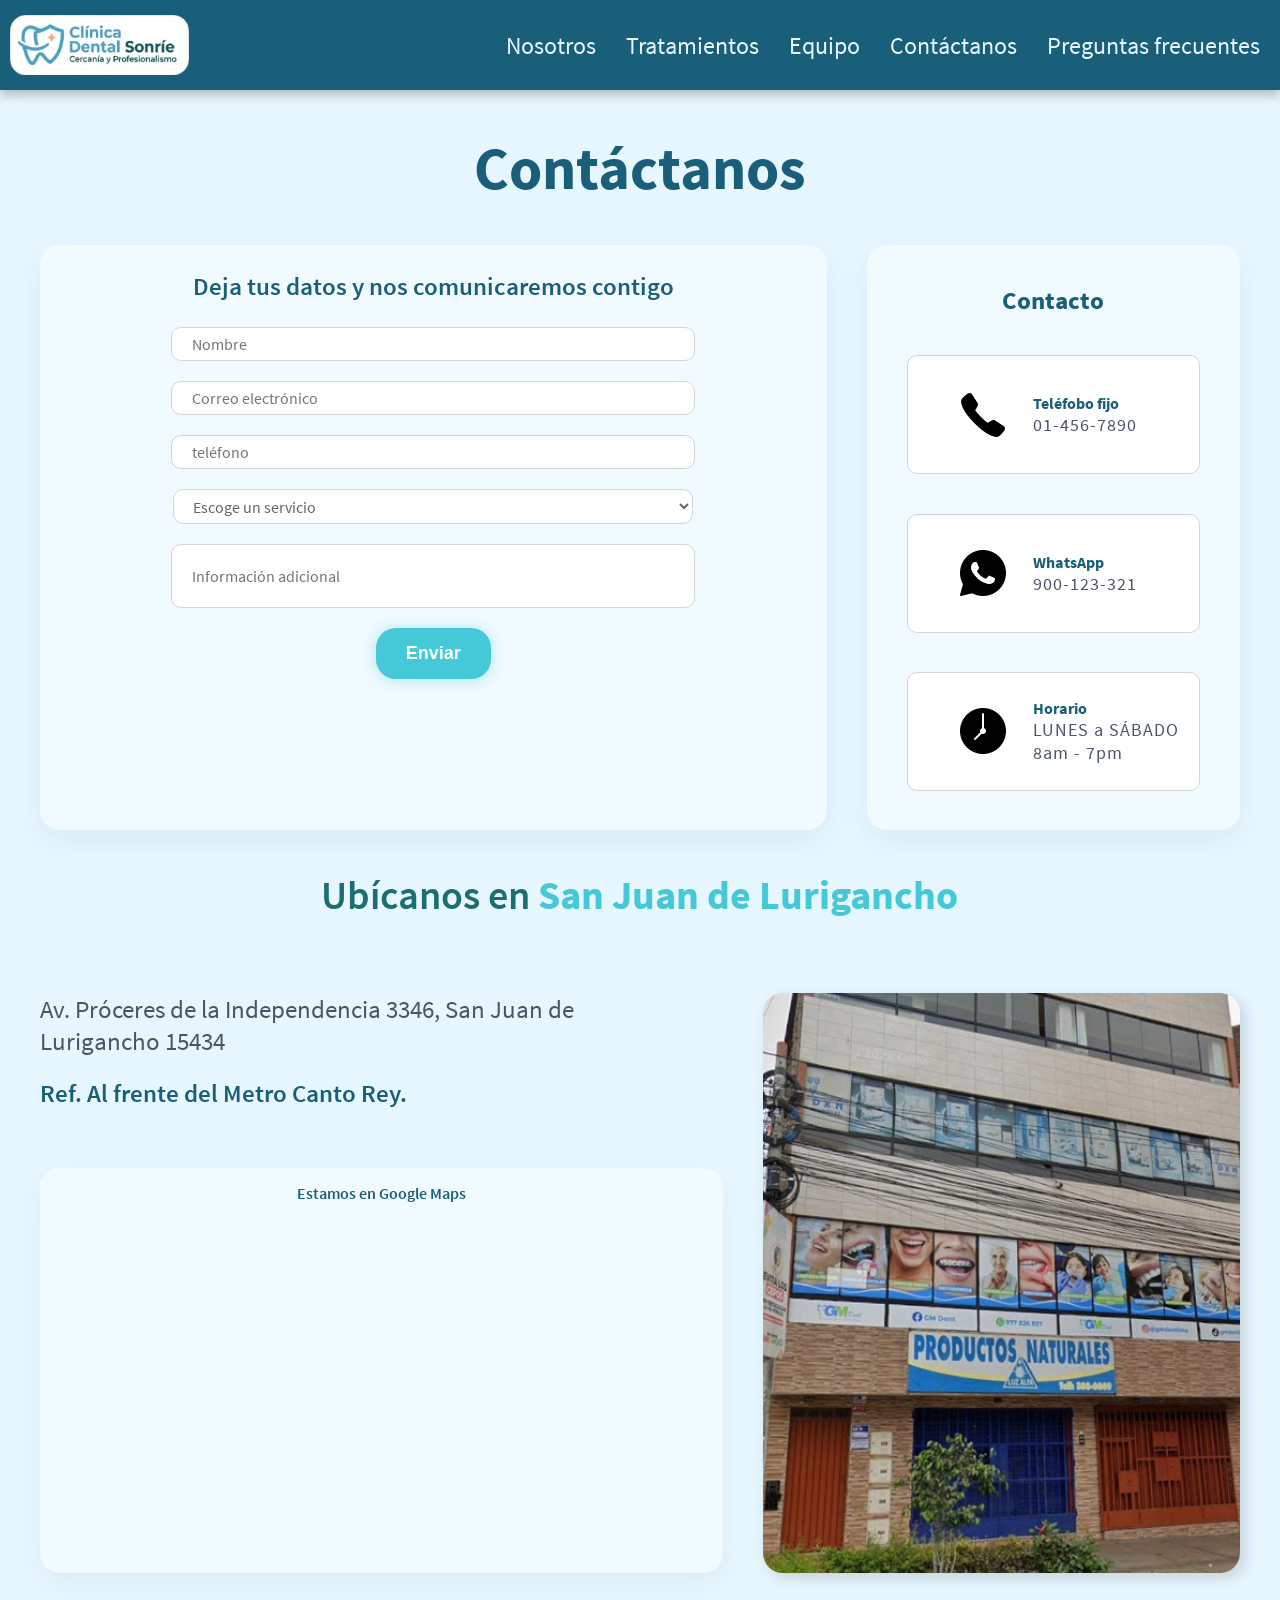
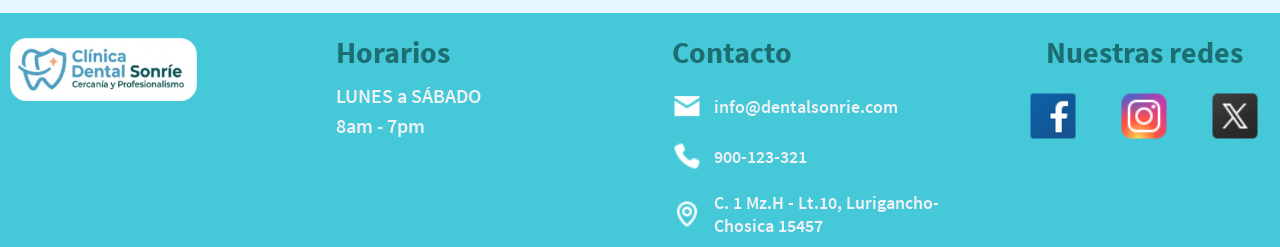
==== commit c1423143: "Detalles de diseño completos" ====
--- a/pag_contactanos/index.html
+++ b/pag_contactanos/index.html
@@ -60,7 +60,7 @@
                     </div>
                 </div>
                 <div class="boton_enviar">
-                    <button>Enviar</button>
+                        <button class="boton_celeste">Enviar</button>
                 </div>
             </section>
             <section class="bloque3">
@@ -99,7 +99,7 @@
             </section>
             <section class="bloque5">
                 <p>Av. Próceres de la Independencia 3346, San Juan de Lurigancho 15434</p>
-                <p>Al frente del Metro Canto Rey.</p>
+                <p>Ref. Al frente del Metro Canto Rey.</p>
             </section>
             <section class="bloque6">
                 <p>Estamos en Google Maps</p>
--- a/css/global.css
+++ b/css/global.css
@@ -33,6 +33,9 @@
     justify-content: space-between;
     align-items: center;
     background-color: #1a5f7a;
+    box-shadow: 0 5px 10px rgba(0, 0, 0, 0.25);
+    position: relative;
+    z-index: 100;
     padding: 0;
 }
 .logo_header{
@@ -50,6 +53,10 @@
     display: block;
     margin: 0;
     padding: 0;
+    transition: transform 0.3s ease;
+}
+.logo_header a:hover {
+    transform: scale(1.02);
 }
 .logo_header img{
     max-height: 60px;
@@ -74,7 +81,12 @@
     font-family: "SourceSansPro", sans-serif;
     text-decoration: none;
     font-size: 1.5rem;
-    color: white;
+    color: #e7f7ff;
+    transition: color 0.3s ease, text-shadow 0.3s ease;
+}
+nav a:hover{
+    color: #45c8d7;
+    text-shadow: 0 0 8px rgba(255, 255, 255, 0.5);
 }
 .contenedor{
     max-width: 1200px;
@@ -90,13 +102,39 @@
     display: inline-block;
     background-color: #45c8d7;
     border-radius: 20px;
-    padding: 20px 30px;
+    padding: 15px 30px;
+    box-shadow: 0 1px 15px rgba(69, 200, 215, 0.4);
+    transition: all 0.3s ease;
+    cursor: pointer;
+}
+.boton_celeste:hover{
+    background-color: #31b3c2;
+    transform: translateY(-3px);
+    box-shadow: 0 6px 20px rgba(49, 179, 194, 0.5);
 }
 .boton_celeste a{
     font-family: "SourceSansPro", sans-serif;
     font-size: 20px;
+    font-weight: 600;
     text-decoration: none;
     color: white;
+}
+.boton{
+    font-family: "SourceSansPro";
+    display:inline-block;
+    margin-top:25px;
+    padding:15px 30px;
+    background:#176d88;
+    color:white;
+    text-decoration:none;
+    border-radius:30px;
+    font-size:18px;
+    transition:0.3s;
+    cursor: pointer;
+}
+.boton:hover{
+    background:#0e5064;
+    transform:scale(1.05);
 }
 footer{
     background-color: #45c8d7;
@@ -124,8 +162,9 @@
 }
 .titulo_footer h3{
     font-family: "SourceSansPro";
-    font-size: 35px;
-    font-weight: 600;
+    font-size: 30px;
+    font-weight: 700;
+    color: #1c6e72;
     margin-top: 0;
     margin-bottom: 0;
 }
@@ -134,7 +173,10 @@
     margin-top: 20px;
 }
 .horarios_footer p{
+    font-size: 20px;
     line-height: 0.5;
+    color: #f0f2f5;
+    font-weight: 600;
 }
 .contacto_footer{
     width: 30%;
@@ -142,15 +184,21 @@
 }
 .item2_footer{
     display: flex;
-    gap: 10px;
+    gap: 12px;
     align-items: center;
+    margin-bottom: 10px;
+    margin-top: 20px;
 }
 .item2_footer img{
     height: 30px;
     width: auto;
+    filter: brightness(0) invert(1);
 }
 .item2_footer p{
-    font-size: 20px;
+    font-size: 18px;
+    color: #f0f2f5;
+    font-weight: 600;
+    margin: 0;
 }
 .redes_footer{
     width: 30%;
@@ -166,5 +214,6 @@
 .item3_footer img{
     margin-top: 15px;
     width: 60px;
+    cursor: pointer;
 }
 
--- a/css/contactanos.css
+++ b/css/contactanos.css
@@ -2,7 +2,7 @@
     background-color: #e7f7ff;
 }
 .contenedor{
-    grid-template-rows: auto 60vh auto 15vh 45vh;
+    grid-template-rows: auto 65vh auto 15vh 45vh;
     height: auto;
 }
 .contenedor section{
@@ -21,8 +21,8 @@
 }
 .bloque2{
     grid-area: 2/1/3/9;
-    background-color: #f0f2f5;
-    border: 1px solid gray;
+    background-color: #f1faff;
+    box-shadow: 0 10px 30px rgba(26, 95, 122, 0.08);
     border-radius: 20px;
 }
 .datos_bloque{
@@ -38,34 +38,61 @@
 .letras_bloque2 p{
     font-family: "SourceSansPro";
     font-size: 25px;
+    font-weight: 600;
+    color: #1a5f7a;
 }
 input{
-    height: 25px;
+    height: 30px;
     width: 500px;
-    border: 1px solid gray;
-    border-radius: 10px;
+    border: 1px solid #d1d5db;
+    border-radius: 10px;
+    font-family: "SourceSansPro", sans-serif;
+    font-size: 16px;
+    color: #333;
+    background-color: white;
+    transition: all 0.3s ease;
+    display: inline-block;
     padding-left: 20px;
+}
+input:focus, select:focus {
+    outline: none;
+    border-color: #45c8d7;
+    box-shadow: 0 0 0 3px rgba(69, 200, 215, 0.2);
 }
 .mensaje_adicional{
     height: 60px;
 }
 select{
-    height: 25px;
+    height: 35px;
     width: 520px;
-    border-radius: 10px;
+    border: 1px solid #d1d5db;
+    border-radius: 10px;
+    font-family: "SourceSansPro", sans-serif;
+    font-size: 16px;
+    color: #666;
+    background-color: white;
+    transition: all 0.3s ease;
+    display: inline-block;
     padding-left: 15px;
 }
 .boton_enviar{
     text-align: center;
     margin-top: 20px;
+    
+}
+.boton_celeste{
+    border: none;
+    font-size: 18px;
+    font-weight: 600;
+    color: white;
 }
 .bloque3{
     grid-area: 2/9/3/13;
     display: flex;
     flex-direction: column;
-    justify-content: space-around;
-    background-color: #f0f2f5;
-    border: 1px solid gray;
+    justify-content: space-evenly;
+    background-color: #f1faff;
+    box-shadow: 0 10px 30px rgba(26, 95, 122, 0.08);
     border-radius: 20px;
     padding-left: 40px;
     padding-right: 40px;
@@ -74,26 +101,15 @@
     text-align: center;
     font-family: "SourceSansPro";
     font-size: 25px;
-    margin: 0;
-}
-.contacto1{
-    display: flex;
+    color: #1a5f7a;
+    margin: 0;
+}
+.contacto1, .contacto2, .contacto3{
+    height: 20%;
+    display: flex;
+    align-items: center;
+    border: 1px solid #d1d5db;
     background-color: white;
-    border: 1px solid gray;
-    border-radius: 10px;
-    padding-left: 50px;
-}
-.contacto2{
-    display: flex;
-    background-color: white;
-    border: 1px solid gray;
-    border-radius: 10px;
-    padding-left: 50px;
-}
-.contacto3{
-    display: flex;
-    background-color: white;
-    border: 1px solid gray;
     border-radius: 10px;
     padding-left: 50px;
 }
@@ -102,9 +118,23 @@
     align-items: center;
     margin-right: 25px;
 }
-.texto_contacto p{
-    font-family: "Oswald";
-    letter-spacing: 1.5px;
+.texto_contacto{
+    display: flex;
+    flex-direction: column;
+}
+.texto_contacto p:nth-of-type(1) {
+    font-family: "SourceSansPro";
+    font-weight: bold;
+    color: #1a5f7a;
+    font-size: 16px;
+    margin: 0;
+}
+.texto_contacto p:nth-of-type(2), .texto_contacto p:nth-of-type(3) {
+    font-family: "SourceSansPro";
+    letter-spacing: 1px;
+    color: #4a5568;
+    font-size: 18px;
+    margin: 0;
 }
 .bloque4{
     grid-area: 3/3/4/11;
@@ -115,9 +145,11 @@
     font-size: 40px;
     font-weight: 600;
     color: #1c6e72;
+    margin-top: 0;
 }
 .bloque4 span{
     font-weight: 700;
+    color: #45c8d7;
 }
 .bloque5{
     grid-area: 4/1/5/8;
@@ -126,10 +158,20 @@
 .bloque5 p{
     font-family: "SourceSansPro";
     font-size: 25px;
+    color: #4a5568;
     margin: 0 0 20px 0;
 }
+.bloque5 p:nth-of-type(2) {
+    font-weight: 600;
+    color: #1a5f7a;
+}
+
 .bloque6{
     grid-area: 5/1/6/8;
+    background-color: #f1faff;
+    padding: 15px;
+    border-radius: 20px;
+    box-shadow: 0 10px 30px rgba(0,0,0,0.05);
 }
 .bloque6 p{
     text-align: center;
@@ -142,9 +184,12 @@
 .bloque6 iframe{
     width: 100%;
     height: 90%;
+    border-radius: 10px;
 }
 .bloque7{
     grid-area: 4/8/6/13;
+    box-shadow: 5px 5px 15px rgba(0,0,0,0.15);
+    border-radius: 20px;
 }
 .bloque7 img{
     height: 100%;
